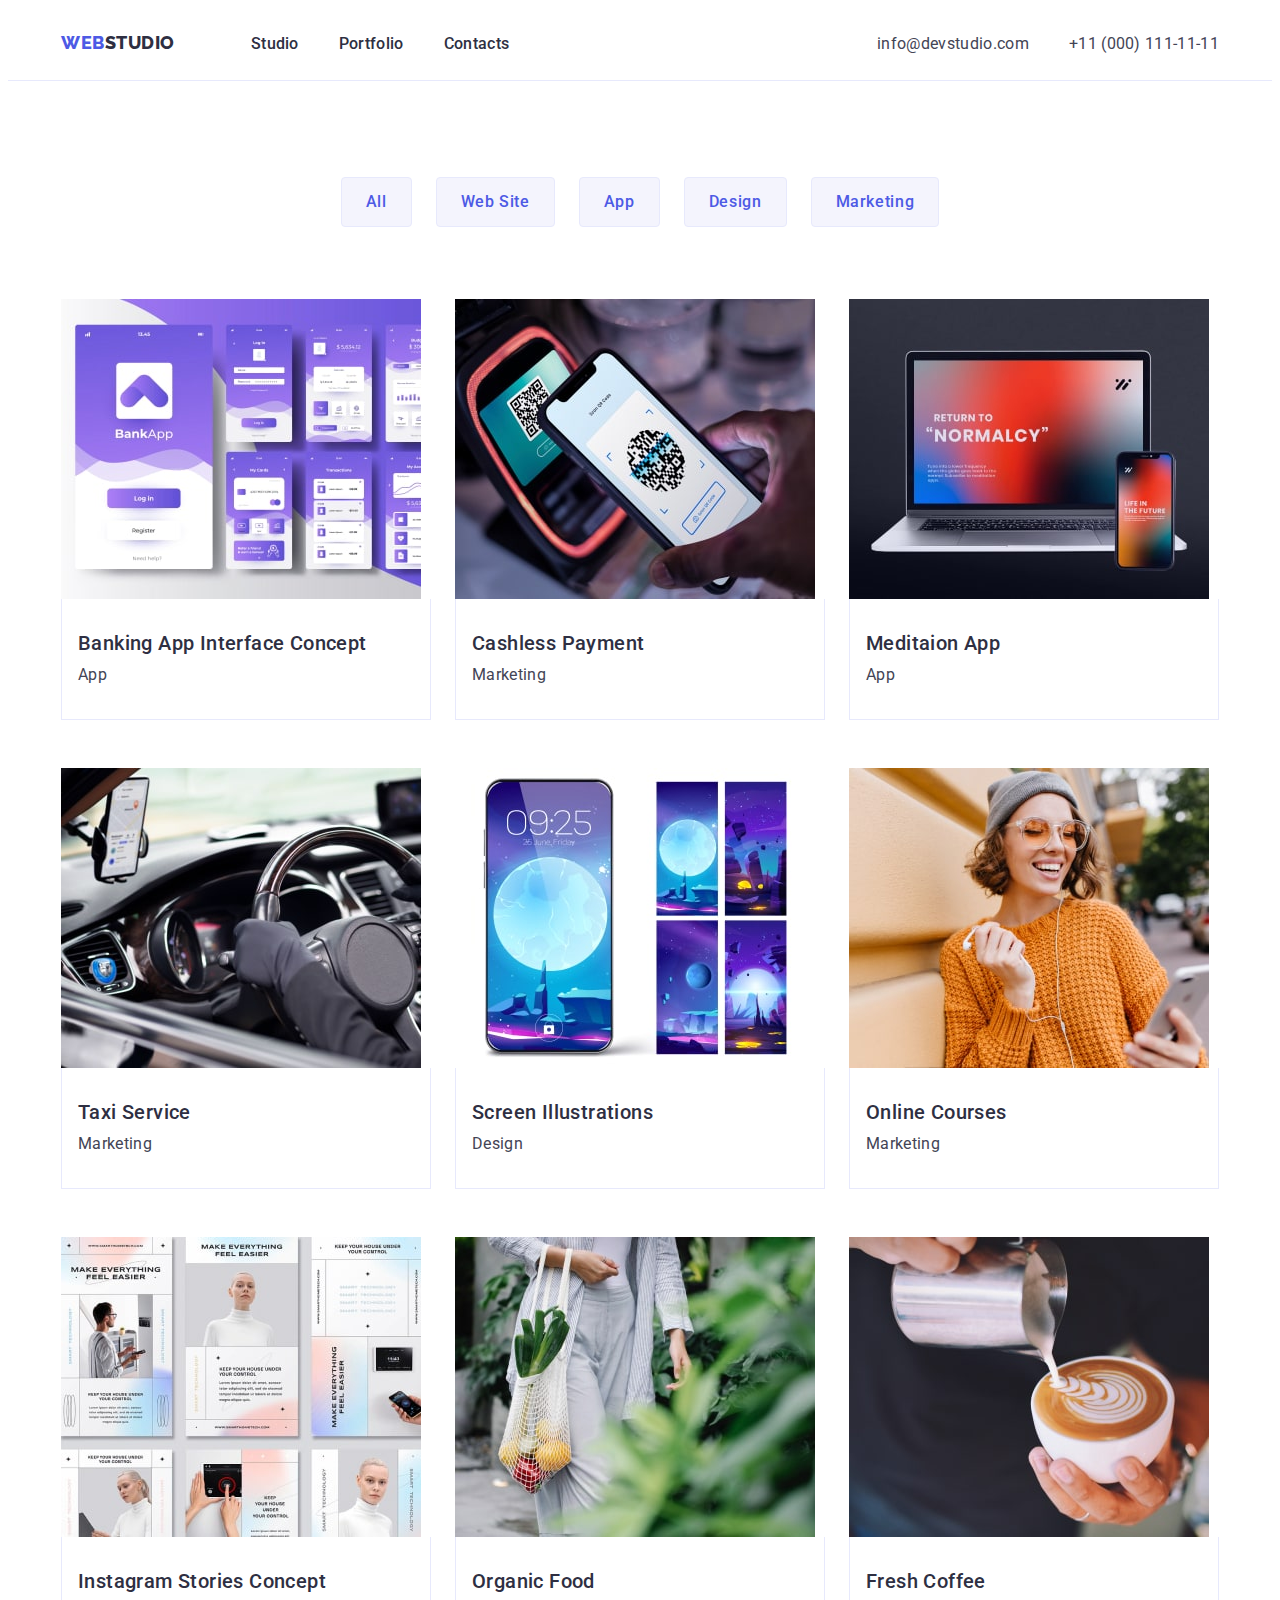
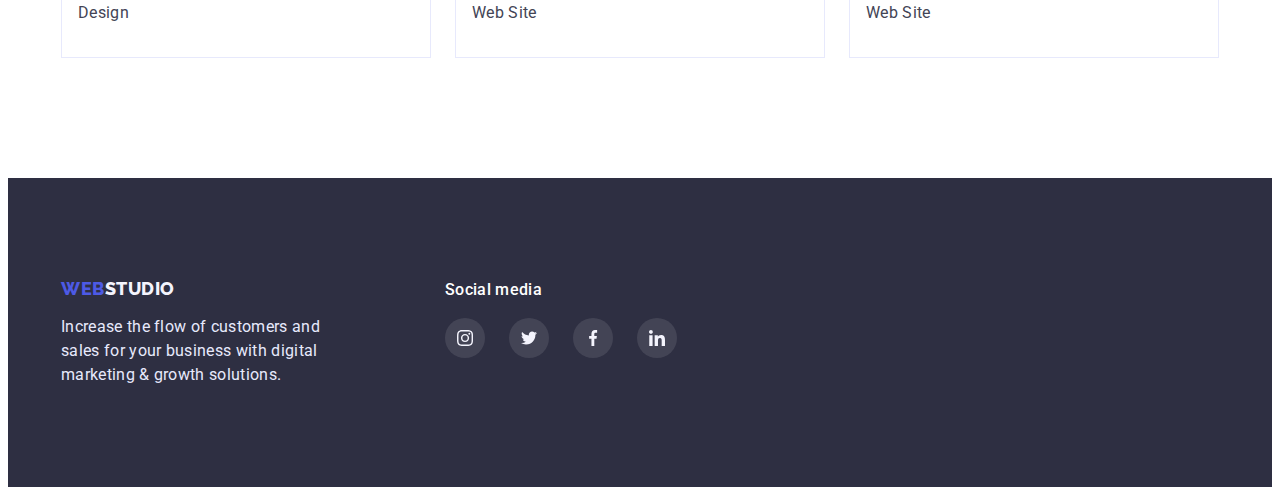
==== portfolio.html @ 65f17145 "changet14.02." ====
<!DOCTYPE html>
<html lang="en">
  <head>
    <meta charset="UTF-8" />
    <meta http-equiv="X-UA-Compatible" content="IE=edge" />
    <meta name="viewport" content="width=, initial-scale=1.0" />
    <title>WebStudio</title>
    <link rel="preconnect" href="https://fonts.googleapis.com" />
    <link rel="preconnect" href="https://fonts.gstatic.com" crossorigin />
    <link
      href="https://fonts.googleapis.com/css2?family=Raleway:wght@800&family=Roboto:wght@400;500;700;900&display=swap"
      rel="stylesheet"
    />
    <link
      rel="stylesheet"
      href="https://cdnjs.cloudflare.com/ajax/libs/modern-normalize/1.1.0/modern-normalize.min.css"
      integrity="sha512-wpPYUAdjBVSE4KJnH1VR1HeZfpl1ub8YT/NKx4PuQ5NmX2tKuGu6U/JRp5y+Y8XG2tV+wKQpNHVUX03MfMFn9Q=="
      crossorigin="anonymous"
      referrerpolicy="no-referrer"
    />
    <link rel="stylesheet" href="./styles/style.css" />
  </head>
  <body>
    <header class="header">
      <div class="container header-container">
        <nav class="header-navigation">
          <a href="./index.html" class="header-logo link"
            >Web<span class="header-logo-studio link">Studio</span></a
          >
          <ul class="header-list list">
            <li class="header-item">
              <a href="./index.html" class="header-link link">Studio</a>
            </li>
            <li class="header-item">
              <a href="./portfolio.html" class="header-link link">Portfolio</a>
            </li>
            <li class="header-item">
              <a href="" class="header-link link">Contacts</a>
            </li>
          </ul>
        </nav>
        <address class="header-address">
          <ul class="header-address-list list">
            <li class="header-address-item">
              <a class="header-mail link" href="mailto:info@devstudio.com"
                >info@devstudio.com</a
              >
            </li>
            <li class="header-address-item">
              <a class="header-tell link" href="tel:+110001111111"
                >+11 (000) 111-11-11</a
              >
            </li>
          </ul>
        </address>
      </div>
    </header>
    <main class="main">
      <section class="filtres">
        <div class="container">
          <ul class="filtres-list list">
            <li class="filtres-item">
              <button class="filtres-btn-portfolio" type="button">All</button>
            </li>
            <li class="filtres-item">
              <button class="filtres-btn-portfolio" type="button">
                Web Site
              </button>
            </li>
            <li class="filtres-item">
              <button class="filtres-btn-portfolio" type="button">App</button>
            </li>

            <li class="filtres-item">
              <button class="filtres-btn-portfolio" type="button">
                Design
              </button>
            </li>
            <li class="filtres-item">
              <button class="filtres-btn-portfolio" type="button">
                Marketing
              </button>
            </li>
          </ul>

          <h1 class="visually-hidden">Filters</h1>
          <h2 class="visually-hidden">Cards</h2>
          <ul class="filter-list-cards list">
            <li class="filter-cards-item">
              <a href="" class="link">
                <div class="cards-thumb">
                  <img
                    src="./images/img(4)-min.jpg"
                    alt="Banking App Interface Concept"
                    width="360"
                    height="300"
                  />
                </div>
                <div class="cards-text">
                  <h3 class="filter-cards-sabtitle">
                    Banking App Interface Concept
                  </h3>
                  <p class="filter-cards-text">App</p>
                </div></a
              >
            </li>

            <li class="filter-cards-item">
              <a href="" class="link"
                ><div class="cards-thumb">
                  <img
                    src="./images/img(5)-min.jpg"
                    alt="Cashless Payment"
                    width="360"
                    height="300"
                  />
                </div>
                <div class="cards-text">
                  <h3 class="filter-cards-sabtitle">Cashless Payment</h3>
                  <p class="filter-cards-text">Marketing</p>
                </div></a
              >
            </li>

            <li class="filter-cards-item">
              <a href="" class="link"
                ><div class="cards-thumb">
                  <img
                    src="./images/img(6)-min.jpg"
                    alt="Meditaion App"
                    width="360"
                    height="300"
                  />
                </div>
                <div class="cards-text">
                  <h3 class="filter-cards-sabtitle">Meditaion App</h3>
                  <p class="filter-cards-text">App</p>
                </div></a
              >
            </li>

            <li class="filter-cards-item">
              <a href="" class="link"
                ><div class="cards-thumb">
                  <img
                    src="./images/img(7)-min.jpg"
                    alt="Taxi Service"
                    width="360"
                    height="300"
                  />
                </div>
                <div class="cards-text">
                  <h3 class="filter-cards-sabtitle">Taxi Service</h3>
                  <p class="filter-cards-text">Marketing</p>
                </div></a
              >
            </li>

            <li class="filter-cards-item">
              <a href="" class="link"
                ><div class="cards-thumb">
                  <img
                    src="./images/img(8)-min.jpg"
                    alt="Screen Illustrations"
                    width="360"
                    height="300"
                  />
                </div>
                <div class="cards-text">
                  <h3 class="filter-cards-sabtitle">Screen Illustrations</h3>
                  <p class="filter-cards-text">Design</p>
                </div></a
              >
            </li>

            <li class="filter-cards-item">
              <a href="" class="link"
                ><div class="cards-thumb">
                  <img
                    src="./images/img(9)-min.jpg"
                    alt="Online Courses"
                    width="360"
                    height="300"
                  />
                </div>
                <div class="cards-text">
                  <h3 class="filter-cards-sabtitle">Online Courses</h3>
                  <p class="filter-cards-text">Marketing</p>
                </div></a
              >
            </li>

            <li class="filter-cards-item">
              <a href="" class="link"
                ><div class="cards-thumb">
                  <img
                    src="./images/img(10)-min.jpg"
                    alt="Instagram Stories Concept"
                    width="360"
                    height="300"
                  />
                </div>
                <div class="cards-text">
                  <h3 class="filter-cards-sabtitle">
                    Instagram Stories Concept
                  </h3>
                  <p class="filter-cards-text">Design</p>
                </div></a
              >
            </li>

            <li class="filter-cards-item">
              <a href="" class="link"
                ><div class="cards-thumb">
                  <img
                    src="./images/img(11)-min.jpg"
                    alt="Organic Food"
                    width="360"
                    height="300"
                  />
                </div>
                <div class="cards-text">
                  <h3 class="filter-cards-sabtitle">Organic Food</h3>
                  <p class="filter-cards-text">Web Site</p>
                </div></a
              >
            </li>

            <li class="filter-cards-item">
              <a href="" class="link"
                ><div class="cards-thumb">
                  <img
                    src="./images/img(12)-min.jpg"
                    alt="Fresh Coffee"
                    width="360"
                    height="300"
                  />
                </div>
                <div class="cards-text">
                  <h3 class="filter-cards-sabtitle">Fresh Coffee</h3>
                  <p class="filter-cards-text">Web Site</p>
                </div></a
              >
            </li>
          </ul>
        </div>
      </section>
    </main>

    <footer class="footer">
      <div class="container container-footer">
        <div>
          <a href="./index.html" class="footer-logo link"
            >Web<span class="header-logo-studio-2 link">Studio</span></a
          >
          <p class="footer-text">
            Increase the flow of customers and sales for your business with
            digital marketing & growth solutions.
          </p>
        </div>
        <div>
          <h3 class="footer-soc-title">Social media</h3>
          <ul class="footer-soc-list list">
            <li class="footer-soc-item">
              <a href="" class="footer-soc-link link"
                ><svg class="footer-soc-icon" width="16" height="16">
                  <use href="./images/icons.svg#icon-instagram"></use></svg
              ></a>
            </li>
            <li class="footer-soc-item">
              <a href="" class="footer-soc-link link"
                ><svg class="footer-soc-icon" width="16" height="16">
                  <use href="./images/icons.svg#icon-twitter"></use></svg
              ></a>
            </li>
            <li class="footer-soc-item">
              <a href="" class="footer-soc-link link"
                ><svg class="footer-soc-icon" width="16" height="16">
                  <use href="./images/icons.svg#icon-facebook"></use></svg
              ></a>
            </li>
            <li class="footer-soc-item">
              <a href="" class="footer-soc-link link"
                ><svg class="footer-soc-icon" width="16" height="16">
                  <use href="./images/icons.svg#icon-linkedin"></use></svg
              ></a>
            </li>
          </ul>
        </div>
      </div>
    </footer>
  </body>
</html>
---- styles/style.css ----
/*Основний колір  color: #2E2F42; */
/* Колір тексту p color: #434455; */
/* Акцент, заголовок  color: #FFFFFF; */
:root {
  --main-text-color: #434455;
  --main-title-color: #ffffff;
  --main-sabtitle-color: #2e2f42;
  --main-akcent-color: #4d5ae5;

  --main-body-background-color: #ffffff;
  --main-header-border-bottom: #e7e9fc;
  --main-header-logo-color: #4d5ae5;
  --main-header-logo-studio-color: #2e2f42;
  --main-header-item-color: #2e2f42;
  --main-header-link-hover-color: #4d5ae5;
  --main-header-mail-color: #434455;
  --main-header-mail-hover-color: #4d5ae5;
  --main-header-tell-color: #434455;
  --main-header-tell-hover-color: #4d5ae5;
  --main-hero-background: #2e2f42;
  --main-hero-btn-color: #ffffff;
  --main-hero-btn-background: #4d5ae5;
  --main-hero-btn-hover-background: #404bbf;
  --main-team-background: #f4f4fd;
  --main-team-title-item-background: #ffffff;
  --main-footer-background: #2e2f42;
  --main-footer-logo-color: #4d5ae5;
  --main-header-logo-studio-2-color: #f4f4fd;
  --main-footer-text-color: #e7e9fc;
  --main-filtres-btn-portfolio-color: #4d5ae5;

  --main-filtres-btn-portfolio-background: #f4f4fd;
  --main-filtres-btn-portfolio-border: #e7e9fc;
  --main-filtres-btn-portfolio-hover-color: #ffffff;
  --main-filtres-btn-portfolio-hover-background: #404bbf;
  --main-cards-background: #ffffff;

  --main-cards-text-border: #e7e9fc;
  --main-feature-icon-item-background: #f4f4fd;
  --main-team-soc-link-background-color: #4d5ae5;
  --main-team-soc-link-hover-background: #404bbf;
  --main-castomers-link-border: #8e8f99;
  --main-castomers-link-hover-border-color: #404bbf;
  --main-castomers-link-hover-fill: #404bbf;
  --main-castomers-icon-fill: #8e8f99;
  --main-footer-soc-link-background: rgba(255, 255, 255, 0.1);
  --main-footer-soc-link-hover-background: #31d0aa;
}

p,
h1,
h2,
h3,
h4,
h5,
h6 {
  margin: 0;
}
ul {
  margin: 0;
  padding-left: 0;
}
img {
  display: block;
  max-width: 100%;
  height: auto;
}
body {
  background-color: var(--main-body-background-color, #ffffff);
  font-family: "Roboto", sans-serif;
  color: var(--main-sabtitle-color, #2e2f42);
}
.container {
  width: 100%;
  max-width: 1158px;
  padding-left: 15px;
  padding-right: 15px;
  margin: 0 auto;
}
.link {
  text-decoration: none;
}
.list {
  list-style: none;
}

/* -------------------------Header----------------------------------------- */

.header {
  padding-bottom: 24px;
  padding-top: 24px;
  border-bottom: 1px solid var(--main-header-border-bottom, #e7e9fc);
}
.header-container {
  display: flex;
  align-items: center;
}
.header-navigation {
  margin-right: auto;
  display: flex;
}
.header-logo {
  margin-right: 76px;
  font-family: "Raleway", sans-serif;

  font-weight: 800;
  font-size: 18px;
  line-height: calc(21 / 18);

  letter-spacing: 0.03em;
  text-transform: uppercase;
  color: var(--main-header-logo-color, #4d5ae5);
}
.header-logo-studio {
  color: var(--main-header-logo-studio-color, #2e2f42);
}
.header-list {
  gap: 40px;
  display: flex;
}
.header-item {
  font-weight: 500;
  font-size: 16px;
  line-height: calc(24 / 16);
  letter-spacing: 0.02em;
}
.header-link {
  color: var(--main-header-item-color, #2e2f42);
}
.header-link:is(:hover, :focus) {
  color: var(--main-header-link-hover-color, #4d5ae5);
}
.header-address {
  display: flex;
}
.header-address-list {
  gap: 40px;
  display: flex;
}
.header-address-item {
}
.header-mail {
  font-size: 16px;
  line-height: calc(24 / 16);
  letter-spacing: 0.02em;
  color: var(--main-header-mail-color, #434455);
  font-style: normal;
}
.header-mail:is(:hover, :focus) {
  color: var(--main-header-mail-hover-color, #4d5ae5);
}
.header-tell {
  font-size: 16px;
  line-height: calc(24 / 16);
  letter-spacing: 0.02em;
  color: var(--main-header-tell-color, #434455);
  font-style: normal;
}
.header-tell:is(:hover, :focus) {
  color: var(--main-header-tell-hover-color, #4d5ae5);
}
/* -------------------------Header----------------------------------------- */
/* -------------------------Section 1 ----------------------------------------- */
.main {
}
.hero {
  padding-top: 188px;
  padding-bottom: 188px;
  background: var(--main-hero-background, #2e2f42);
  background-image: linear-gradient(
      rgba(46, 47, 66, 0.7),
      rgba(46, 47, 66, 0.7)
    ),
    url(../images/hero-bg.jpg);
  background-repeat: no-repeat;
  background-position: center;
  background-size: cover;
}
.hero-container {
  display: flex;
  gap: 48px;
  flex-direction: column;
  justify-content: center;
  align-items: center;
  text-align: center;
}
.hero-title {
  font-weight: 700;
  font-size: 56px;
  line-height: calc(60 / 56);

  letter-spacing: 0.02em;
  max-width: 500px;

  color: var(--main-title-color, #ffffff);
}
.hero-btn {
  font-family: inherit;
  font-weight: 500;
  font-size: 16px;
  line-height: calc(24 / 16);

  letter-spacing: 0.04em;
  cursor: pointer;
  color: var(--main-hero-btn-color, #ffffff);
  background: var(--main-hero-btn-background, #4d5ae5);
  box-shadow: 0px 4px 4px rgba(0, 0, 0, 0.15);
  border: none;
  border-radius: none;

  min-width: 169px;
  min-height: 56px;
}
.hero-btn:is(:hover, :focus) {
  background: var(--main-hero-btn-hover-background, #404bbf);
}
/* -------------------------Section 1 ----------------------------------------- */
/* -------------------------Section 2 ----------------------------------------- */
.fichers {
  padding-top: 120px;
  padding-bottom: 120px;
}

.visually-hidden {
  position: absolute;
  width: 1px;
  height: 1px;
  margin: -1px;
  border: 0;
  padding: 0;
  white-space: nowrap;
  clip-path: inset(100%);
  clip: rect(0 0 0 0);
  overflow: hidden;
}

.fichers-list {
  display: flex;
  gap: 24px;
  justify-content: center;
}
.fichers-list-conteiner {
  display: flex;
  flex-direction: column;
  gap: 8px;
}
.feature-icon-item {
  background: var(--main-feature-icon-item-background, #f4f4fd);
  border-radius: 4px;
  width: 264px;
  height: 112px;
}
.feature-link {
  width: 100%;
  height: 100%;

  display: flex;
  justify-content: center;
  align-items: center;
}

.feature-icon {
}

.fichers-item {
}
.fichers-sabtitle {
  font-weight: 500;
  font-size: 20px;
  line-height: calc(24 / 20);
  letter-spacing: 0.02em;
  color: var(--main-sabtitle-color, #2e2f42);
  margin-bottom: 8px;
}
.fichers-text {
  font-size: 16px;
  line-height: calc(24 / 16);
  letter-spacing: 0.02em;
  color: var(--main-text-color, #434455);
}
/* -------------------------Section 2 ----------------------------------------- */
/* -------------------------Section 3 ----------------------------------------- */
.doing {
  padding-bottom: 120px;
}
.doing-container {
  text-align: center;
}
.doing-title {
  font-weight: 700;
  font-size: 36px;
  line-height: calc(40 / 36);
  letter-spacing: 0.02em;
  text-transform: capitalize;
  color: var(--main-sabtitle-color, #2e2f42);

  margin-bottom: 72px;
}
.doing-title-list {
  display: flex;
  flex-wrap: wrap;
  gap: 24px;
}
.doing-title-item {
  flex-basis: calc((100% - 48px)) / 3;
}
/* -------------------------Section 3 ----------------------------------------- */
/* -------------------------Section 4 ----------------------------------------- */
.team {
  padding-bottom: 120px;
  padding-top: 120px;
  background: var(--main-team-background, #f4f4fd);
}

.team-title {
  font-weight: 700;
  font-size: 36px;
  line-height: calc(40 / 36);
  letter-spacing: 0.02em;
  text-transform: capitalize;
  text-align: center;
  color: var(--main-sabtitle-color, #2e2f42);
  margin-bottom: 72px;
}
.team-title-list {
  display: flex;
  flex-wrap: wrap;
  gap: 24px;
}

.team-title-item {
  flex-basis: calc((100% - 72px) / 4);

  background: var(--main-team-title-item-background, #ffffff);
  box-shadow: 0px 1px 6px rgba(46, 47, 66, 0.08),
    0px 1px 1px rgba(46, 47, 66, 0.16), 0px 2px 1px rgba(46, 47, 66, 0.08);

  border-radius: 0px 0px 4px 4px;
}

.team-container-text {
  padding-left: 16px;
  padding-right: 16px;
  padding-top: 32px;
  padding-bottom: 32px;
}
.team-sabtitle {
  font-weight: 500;
  font-size: 20px;
  line-height: calc(24 / 20);
  letter-spacing: 0.02em;
  margin-bottom: 8px;
  text-align: center;
  color: var(--main-sabtitle-color, #2e2f42);
}
.team-text {
  font-size: 16px;
  line-height: calc(24 / 16);
  letter-spacing: 0.02em;
  text-align: center;
  color: var(--main-text-color, #434455);
}
.team-soc-list {
  display: flex;
  justify-content: center;
  gap: 24px;
}
.team-soc-item {
  width: 40px;
  height: 40px;
}
.team-soc-link {
  width: 100%;
  height: 100%;
  border-radius: 50%;
  display: flex;
  justify-content: center;
  align-items: center;
  background-color: var(--main-team-soc-link-background-color, #4d5ae5);
  margin-bottom: 8px;
}
.team-soc-link:is(:hover, :focus) {
  background: var(--main-team-soc-link-hover-background, #404bbf);
}
/* -------------------------Section 4 ----------------------------------------- */

/* -------------------------Section 5 ----------------------------------------- */

.customers-title {
  font-weight: 700;
  font-size: 36px;
  line-height: calc(40 / 36);

  text-align: center;
  letter-spacing: 0.02em;
  text-transform: capitalize;
  color: var(--main-sabtitle-color, #2e2f42);
  padding-top: 130px;
  margin-bottom: 72px;
}
.customers-list {
  display: flex;
  gap: 24px;
  padding-bottom: 120px;
}

.customers-item {
  width: calc((100%-120px) / 6);
  height: 88px;
}
.castomers-link {
  width: 100%;
  height: 100%;
  border: 1px solid var(--main-castomers-link-border, #8e8f99);
  border-radius: 4px;
  display: flex;
  justify-content: center;
  align-items: center;
}

.castomers-icon {
  fill: var(--main-castomers-icon-fill, #8e8f99);
}
.castomers-link:is(:hover, :focus) {
  border-color: var(--main-castomers-link-hover-border-color, #404bbf);
}
.castomers-link:is(:hover, :focus) .castomers-icon {
  fill: var(--main-castomers-link-hover-fill, #404bbf);
}

/* -------------------------Section 5 ----------------------------------------- */
/*-------------------------Footer----------------------------------------- */
.footer {
  padding-bottom: 100px;
  padding-top: 100px;
  background: var(--main-footer-background, #2e2f42);
}

.footer-logo {
  font-family: "Raleway", sans-serif;
  font-style: normal;
  font-weight: 800;
  font-size: 18px;
  line-height: calc(21 / 18);

  letter-spacing: 0.03em;
  text-transform: uppercase;
  color: var(--main-footer-logo-color, #4d5ae5);
}
.header-logo-studio-2 {
  color: var(--main-header-logo-studio-2-color, #f4f4fd);
}
.footer-text {
  font-size: 16px;
  line-height: calc(24 / 16);
  letter-spacing: 0.02em;
  color: var(--main-footer-text-color, #e7e9fc);
  max-width: 264px;
  margin-top: 16px;
}
.container-footer {
  display: flex;
  gap: 120px;
}
.footer-soc-title {
  font-weight: 500;
  font-size: 16px;
  line-height: calc(24 / 16);

  letter-spacing: 0.02em;

  color: var(--main-title-color, #ffffff);
  margin-bottom: 16px;
}

.footer-soc-list {
  display: flex;
  gap: 24px;
}

.footer-soc-item {
  width: 40px;
  height: 40px;
}
.footer-soc-link {
  width: 100%;
  height: 100%;
  border-radius: 50%;
  display: flex;
  justify-content: center;
  align-items: center;
  background: var(--main-footer-soc-link-background, rgba(255, 255, 255, 0.1));
}
.footer-soc-link:is(:hover, :focus) {
  background: var(--main-footer-soc-link-hover-background, #31d0aa);
}

.footer-soc-icon {
}
/* -------------------------Footer----------------------------------------- */
/* -------------------------Portfolio Section 1----------------------------------------- */
.filtres-btn-portfolio {
  font-family: inherit;

  font-weight: 500;
  font-size: 16px;
  line-height: calc(24 / 16);

  letter-spacing: 0.04em;
  color: var(--main-filtres-btn-portfolio-color, #4d5ae5);
  padding: 12px 24px;
  background: var(--main-filtres-btn-portfolio-background, #f4f4fd);
  border: 1px solid var(--main-filtres-btn-portfolio-border, #e7e9fc);
  border-radius: 4px;
  cursor: pointer;
}
.filtres-btn-portfolio:is(:hover, :focus) {
  color: var(--main-filtres-btn-portfolio-hover-color, #ffffff);
  background: var(--main-filtres-btn-portfolio-hover-background, #404bbf);
  box-shadow: 0px 3px 1px rgba(0, 0, 0, 0.1), 0px 2px 1px rgba(0, 0, 0, 0.08),
    0px 2px 2px rgba(0, 0, 0, 0.12);
  border-color: transparent;
}

.filtres {
  padding-top: 96px;
  padding-bottom: 120px;
}

.filtres-list {
  display: flex;
  justify-content: center;
  gap: 24px;
  margin-bottom: 72px;
}

.cards-thumb {
}
.cards-text {
  padding-bottom: 32px;
  padding-top: 32px;
  padding-left: 16px;
  border-left: 1px solid var(--main-cards-text-border, #e7e9fc);
  border-right: 1px solid var(--main-cards-text-border, #e7e9fc);
  border-bottom: 1px solid var(--main-cards-text-border, #e7e9fc);
}
.filter-list-cards {
  display: flex;
  flex-wrap: wrap;
  row-gap: 48px;
  column-gap: 24px;
}
.filter-cards-item {
  flex-basis: calc((100% - 48px) / 3);
}
.filter-cards-item:is(:hover, :focus) {
  box-shadow: 0px 1px 6px rgba(46, 47, 66, 0.08),
    0px 1px 1px rgba(46, 47, 66, 0.16), 0px 2px 1px rgba(46, 47, 66, 0.08);
}
.filter-cards-sabtitle {
  font-weight: 500;
  font-size: 20px;
  line-height: calc(24 / 20);

  letter-spacing: 0.02em;

  color: var(--main-sabtitle-color, #2e2f42);
  margin-bottom: 8px;
}
.filter-cards-text {
  font-size: 16px;
  line-height: calc(24 / 16);

  letter-spacing: 0.02em;

  color: var(--main-text-color, #434455);
}
/* -------------------------Portfolio Section 1----------------------------------------- */
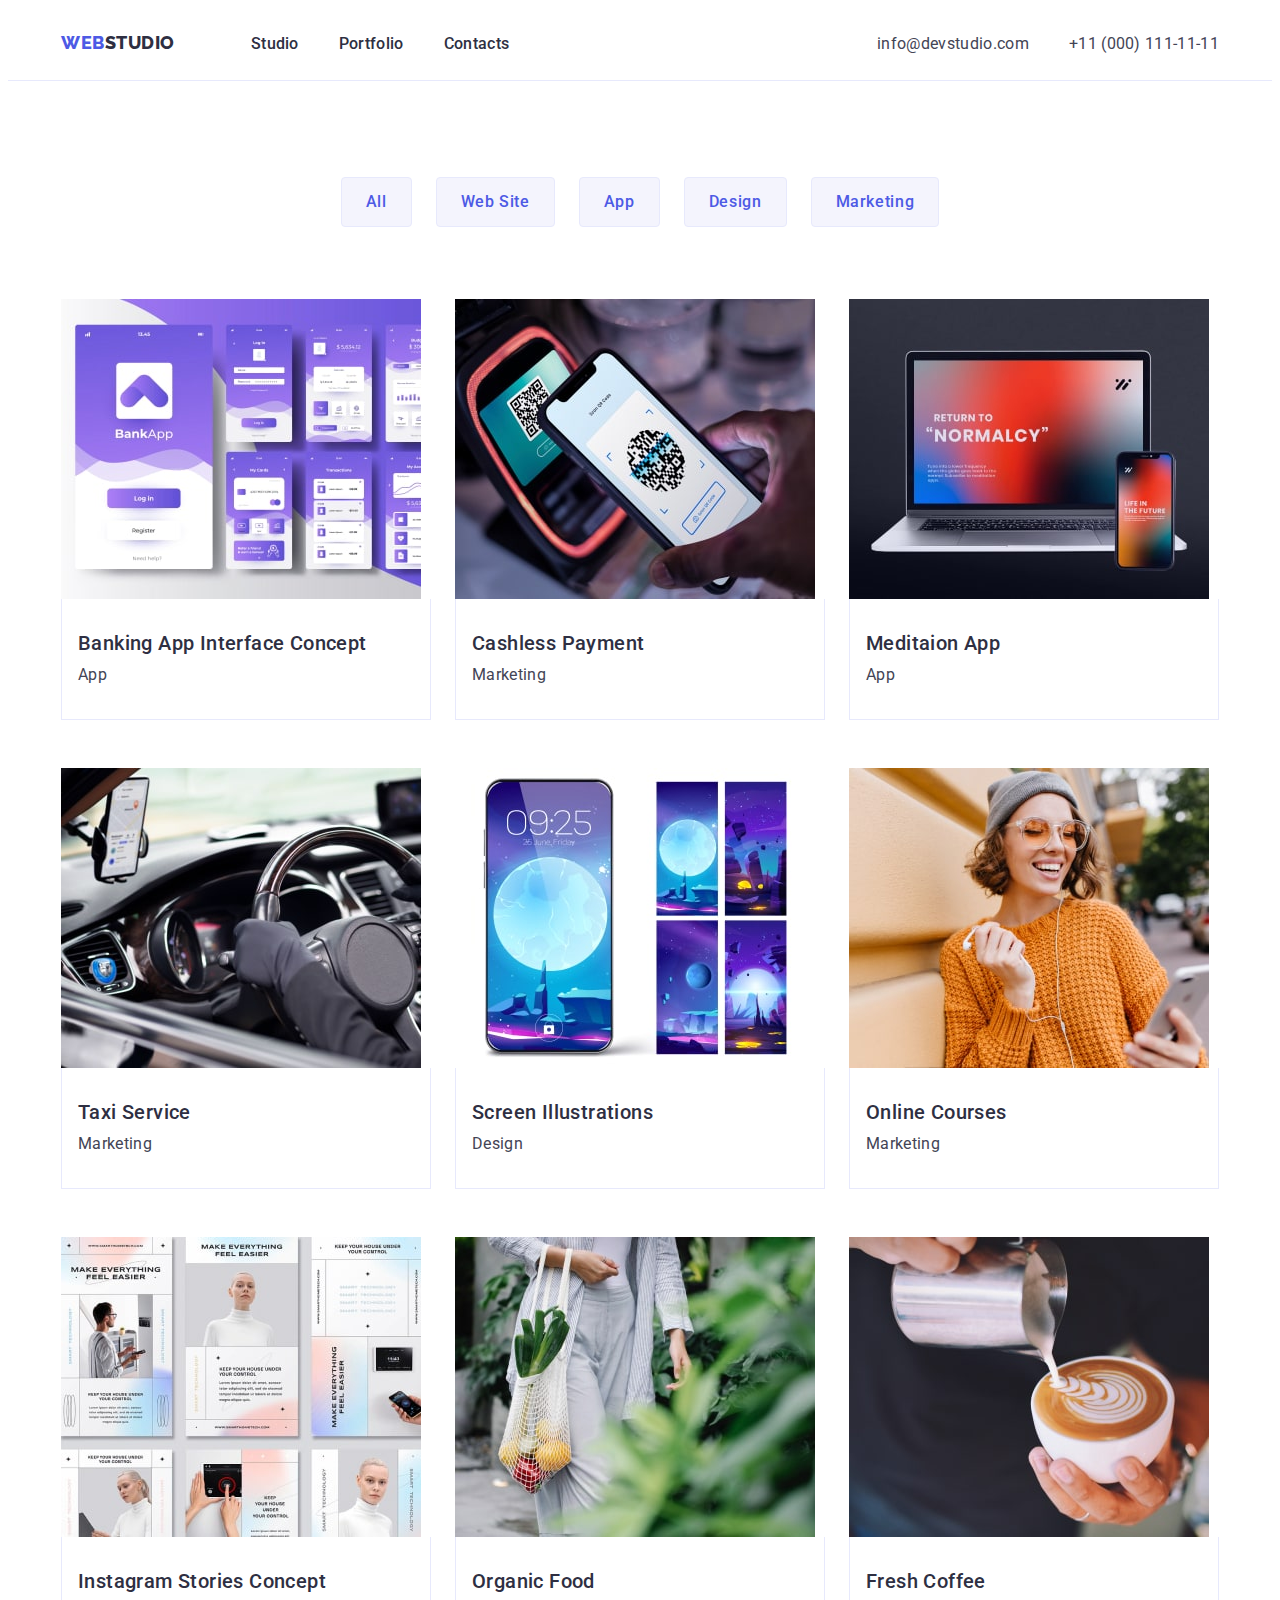
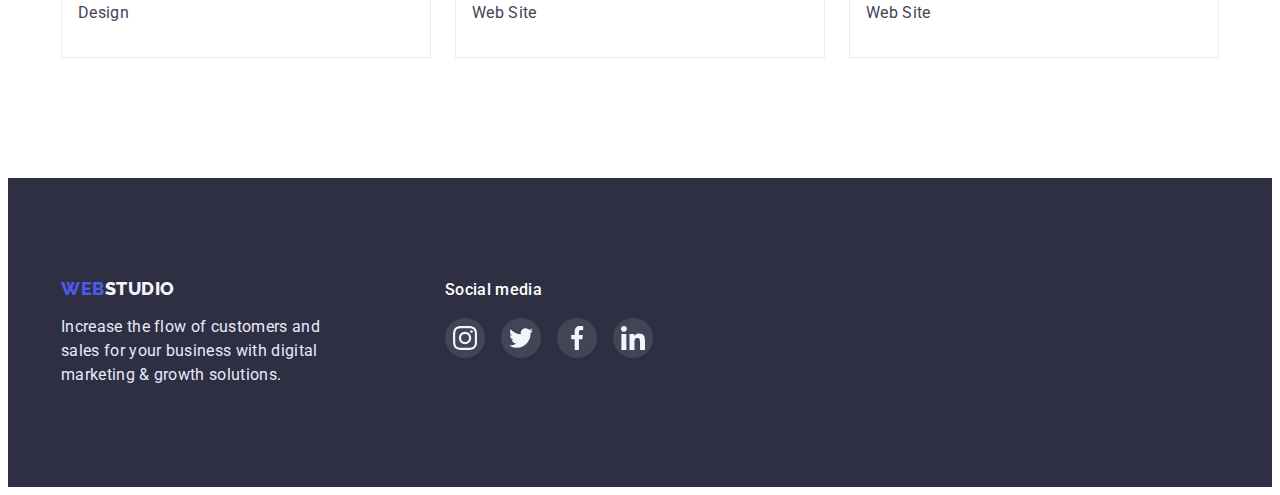
==== commit 3091be31: "changes16.02" ====
--- a/portfolio.html
+++ b/portfolio.html
@@ -87,7 +87,7 @@
           <h2 class="visually-hidden">Cards</h2>
           <ul class="filter-list-cards list">
             <li class="filter-cards-item">
-              <a href="" class="link">
+              <a href="" class="filter-cards-link link">
                 <div class="cards-thumb">
                   <img
                     src="./images/img(4)-min.jpg"
@@ -106,7 +106,7 @@
             </li>
 
             <li class="filter-cards-item">
-              <a href="" class="link"
+              <a href="" class="filter-cards-link link"
                 ><div class="cards-thumb">
                   <img
                     src="./images/img(5)-min.jpg"
@@ -123,7 +123,7 @@
             </li>
 
             <li class="filter-cards-item">
-              <a href="" class="link"
+              <a href="" class="filter-cards-link link"
                 ><div class="cards-thumb">
                   <img
                     src="./images/img(6)-min.jpg"
@@ -140,7 +140,7 @@
             </li>
 
             <li class="filter-cards-item">
-              <a href="" class="link"
+              <a href="" class="filter-cards-link link"
                 ><div class="cards-thumb">
                   <img
                     src="./images/img(7)-min.jpg"
@@ -157,7 +157,7 @@
             </li>
 
             <li class="filter-cards-item">
-              <a href="" class="link"
+              <a href="" class="filter-cards-link link"
                 ><div class="cards-thumb">
                   <img
                     src="./images/img(8)-min.jpg"
@@ -174,7 +174,7 @@
             </li>
 
             <li class="filter-cards-item">
-              <a href="" class="link"
+              <a href="" class="filter-cards-link link"
                 ><div class="cards-thumb">
                   <img
                     src="./images/img(9)-min.jpg"
@@ -191,7 +191,7 @@
             </li>
 
             <li class="filter-cards-item">
-              <a href="" class="link"
+              <a href="" class="filter-cards-link link"
                 ><div class="cards-thumb">
                   <img
                     src="./images/img(10)-min.jpg"
@@ -210,7 +210,7 @@
             </li>
 
             <li class="filter-cards-item">
-              <a href="" class="link"
+              <a href="" class="filter-cards-link link"
                 ><div class="cards-thumb">
                   <img
                     src="./images/img(11)-min.jpg"
@@ -227,7 +227,7 @@
             </li>
 
             <li class="filter-cards-item">
-              <a href="" class="link"
+              <a href="" class="filter-cards-link link"
                 ><div class="cards-thumb">
                   <img
                     src="./images/img(12)-min.jpg"
@@ -259,29 +259,29 @@
           </p>
         </div>
         <div>
-          <h3 class="footer-soc-title">Social media</h3>
+          <b class="footer-soc-title">Social media</b>
           <ul class="footer-soc-list list">
             <li class="footer-soc-item">
               <a href="" class="footer-soc-link link"
-                ><svg class="footer-soc-icon" width="16" height="16">
+                ><svg class="footer-soc-icon" width="24" height="24">
                   <use href="./images/icons.svg#icon-instagram"></use></svg
               ></a>
             </li>
             <li class="footer-soc-item">
               <a href="" class="footer-soc-link link"
-                ><svg class="footer-soc-icon" width="16" height="16">
+                ><svg class="footer-soc-icon" width="24" height="24">
                   <use href="./images/icons.svg#icon-twitter"></use></svg
               ></a>
             </li>
             <li class="footer-soc-item">
               <a href="" class="footer-soc-link link"
-                ><svg class="footer-soc-icon" width="16" height="16">
+                ><svg class="footer-soc-icon" width="24" height="24">
                   <use href="./images/icons.svg#icon-facebook"></use></svg
               ></a>
             </li>
             <li class="footer-soc-item">
               <a href="" class="footer-soc-link link"
-                ><svg class="footer-soc-icon" width="16" height="16">
+                ><svg class="footer-soc-icon" width="24" height="24">
                   <use href="./images/icons.svg#icon-linkedin"></use></svg
               ></a>
             </li>
--- a/styles/style.css
+++ b/styles/style.css
@@ -175,6 +175,7 @@
   background-repeat: no-repeat;
   background-position: center;
   background-size: cover;
+  max-width: 1440px;
 }
 .hero-container {
   display: flex;
@@ -206,7 +207,7 @@
   background: var(--main-hero-btn-background, #4d5ae5);
   box-shadow: 0px 4px 4px rgba(0, 0, 0, 0.15);
   border: none;
-  border-radius: none;
+  border-radius: 4px;
 
   min-width: 169px;
   min-height: 56px;
@@ -239,27 +240,25 @@
   gap: 24px;
   justify-content: center;
 }
-.fichers-list-conteiner {
-  display: flex;
-  flex-direction: column;
-  gap: 8px;
+
+.feature-list-icon {
+  display: flex;
+  gap: 24px;
+  margin-bottom: 8px;
 }
 .feature-icon-item {
   background: var(--main-feature-icon-item-background, #f4f4fd);
   border-radius: 4px;
-  width: 264px;
+  width: calc((100%-72px) / 4);
   height: 112px;
-}
-.feature-link {
-  width: 100%;
-  height: 100%;
-
   display: flex;
   justify-content: center;
   align-items: center;
 }
 
 .feature-icon {
+  width: 64px;
+  height: 64px;
 }
 
 .fichers-item {
@@ -359,6 +358,7 @@
   letter-spacing: 0.02em;
   text-align: center;
   color: var(--main-text-color, #434455);
+  margin-bottom: 8px;
 }
 .team-soc-list {
   display: flex;
@@ -385,7 +385,10 @@
 /* -------------------------Section 4 ----------------------------------------- */
 
 /* -------------------------Section 5 ----------------------------------------- */
-
+.customers {
+  padding-top: 130px;
+  padding-bottom: 120px;
+}
 .customers-title {
   font-weight: 700;
   font-size: 36px;
@@ -395,13 +398,12 @@
   letter-spacing: 0.02em;
   text-transform: capitalize;
   color: var(--main-sabtitle-color, #2e2f42);
-  padding-top: 130px;
+
   margin-bottom: 72px;
 }
 .customers-list {
   display: flex;
   gap: 24px;
-  padding-bottom: 120px;
 }
 
 .customers-item {
@@ -470,12 +472,12 @@
   letter-spacing: 0.02em;
 
   color: var(--main-title-color, #ffffff);
-  margin-bottom: 16px;
 }
 
 .footer-soc-list {
   display: flex;
-  gap: 24px;
+  gap: 16px;
+  margin-top: 16px;
 }
 
 .footer-soc-item {
@@ -553,10 +555,13 @@
 .filter-cards-item {
   flex-basis: calc((100% - 48px) / 3);
 }
-.filter-cards-item:is(:hover, :focus) {
+.filter-cards-link {
+}
+.filter-cards-link:is(:hover, :focus) {
   box-shadow: 0px 1px 6px rgba(46, 47, 66, 0.08),
     0px 1px 1px rgba(46, 47, 66, 0.16), 0px 2px 1px rgba(46, 47, 66, 0.08);
 }
+
 .filter-cards-sabtitle {
   font-weight: 500;
   font-size: 20px;
